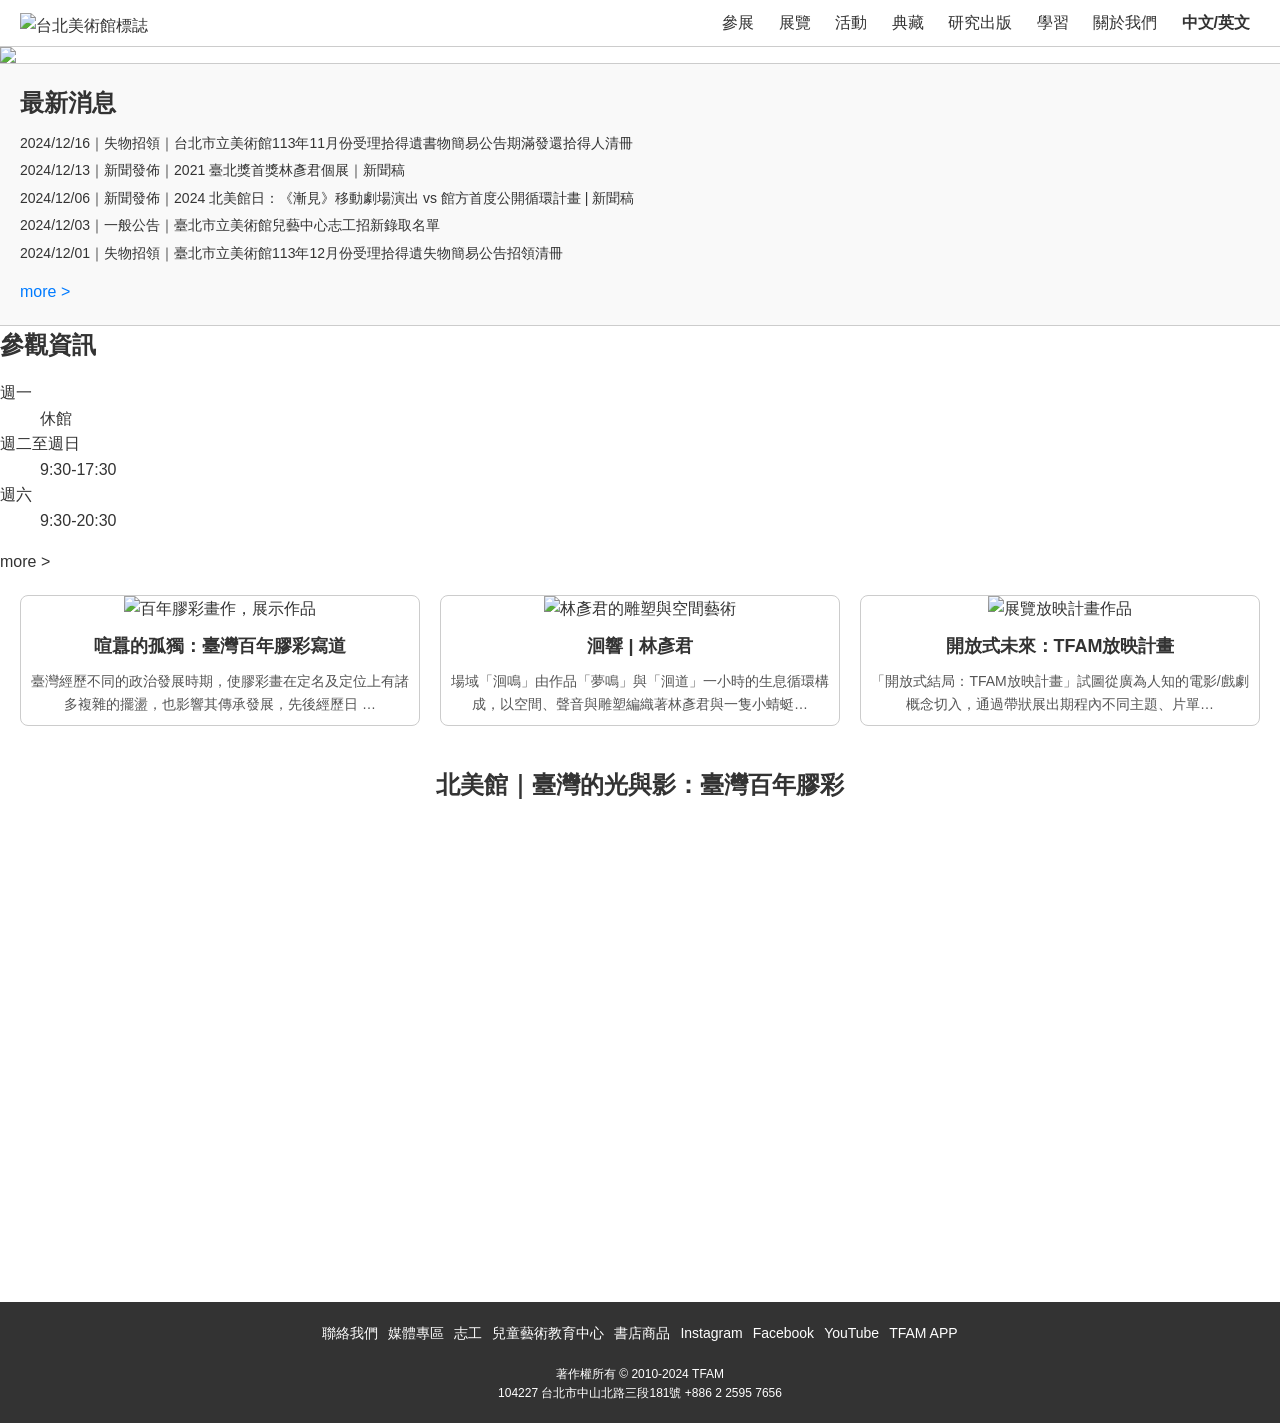
==== chenwei019.github.io/index.html @ c565a2b2 "Add files via upload" ====
<!DOCTYPE html>
<html lang="zh-Hant">
<head>
    <meta charset="UTF-8">
    <meta name="viewport" content="width=device-width, initial-scale=1.0">
    <title>台北美術館</title>
    <link rel="stylesheet" href="styles.css">
</head>
<body>
    <header>
        <div class="navbar">
            <img src="img/logo.jpg" alt="台北美術館標誌" class="logo">
            <nav>
                <a href="#">參展</a>
                <a href="#">展覽</a>
                <a href="#">活動</a>
                <a href="#">典藏</a>
                <a href="#">研究出版</a>
                <a href="#">學習</a>
                <a href="#">關於我們</a>
                <a href="#" class="lang-switch" aria-label="切換語言：中文或英文">中文/英文</a>
            </nav>
        </div>
    </header>

    <section class="hero">
        <div class="hero-banner">
            <img src="./img/1.jpg"
        </div>
    </section>

    <section class="news">
        <h2>最新消息</h2>
        <ul>
            <li>2024/12/16｜失物招領｜台北市立美術館113年11月份受理拾得遺書物簡易公告期滿發還拾得人清冊</li>
            <li>2024/12/13｜新聞發佈｜2021 臺北獎首獎林彥君個展｜新聞稿</li>
            <li>2024/12/06｜新聞發佈｜2024 北美館日：《漸見》移動劇場演出 vs 館方首度公開循環計畫 | 新聞稿</li>
            <li>2024/12/03｜一般公告｜臺北市立美術館兒藝中心志工招新錄取名單</li>
            <li>2024/12/01｜失物招領｜臺北市立美術館113年12月份受理拾得遺失物簡易公告招領清冊</li>
        </ul>
        <a href="#">more &gt;</a>
    </section>

    <section class="time">
        <h2>參觀資訊</h2>
        <dl>
            <dt>週一</dt><dd>休館</dd>
            <dt>週二至週日</dt><dd>9:30-17:30</dd>
            <dt>週六</dt><dd>9:30-20:30</dd>
        </dl>
        <a href="#">more &gt;</a>
    </section>

    <section class="featured">
        <div class="feature-item">
            <img src="img/2.jpg" alt="百年膠彩畫作，展示作品">
            <h3>喧囂的孤獨：臺灣百年膠彩寫道</h3>
            <p>臺灣經歷不同的政治發展時期，使膠彩畫在定名及定位上有諸多複雜的擺盪，也影響其傳承發展，先後經歷日 …</p>
        </div>
        <div class="feature-item">
            <img src="img/3.jpg" alt="林彥君的雕塑與空間藝術">
            <h3>洄響 | 林彥君</h3>
            <p>場域「洄鳴」由作品「夢鳴」與「洄道」一小時的生息循環構成，以空間、聲音與雕塑編織著林彥君與一隻小蜻蜓…</p>
        </div>
        <div class="feature-item">
            <img src="img/4.jpg" alt="展覽放映計畫作品">
            <h3>開放式未來：TFAM放映計畫</h3>
            <p>「開放式結局：TFAM放映計畫」試圖從廣為人知的電影/戲劇概念切入，通過帶狀展出期程內不同主題、片單…</p>
        </div>
    </section>
 
    <section class="video">
        <h2>北美館｜臺灣的光與影：臺灣百年膠彩</h2>
        <iframe src="https://www.youtube.com/embed/video_id" title="台灣百年膠彩介紹影片"></iframe>
    </section>

    <footer>
        <div class="footer-links">
            <a href="#">聯絡我們</a>
            <a href="#">媒體專區</a>
            <a href="#">志工</a>
            <a href="#">兒童藝術教育中心</a>
            <a href="#">書店商品</a>
            <a href="#">Instagram</a>
            <a href="#">Facebook</a>
            <a href="#">YouTube</a>
            <a href="#">TFAM APP</a>
        </div>
        <div class="footer-info">
            <p>著作權所有 © 2010-2024 TFAM</p>
            <p>104227 台北市中山北路三段181號 +886 2 2595 7656</p>
        </div>
    </footer>
</body>
</html>
---- chenwei019.github.io/styles.css ----
*{box-sizing: border-box;}

/* Reset */
body, h1, h2, h3, p, ul, li, a {
    margin: 0;
    padding: 0;
    box-sizing: border-box;
}
body {
    font-family: Arial, sans-serif;
    line-height: 1.6;
    color: #333;
    margin: 0;
}

ul {
    list-style: none;
}
a {
    text-decoration: none;
    color: inherit;
}

/* Navbar */
.navbar {
    display: flex;
    justify-content: space-between;
    align-items: center;
    padding: 10px 20px;
    border-bottom: 1px solid #ccc;
}
.navbar .logo {
    height: 20px;
}
.navbar nav a {
    margin: 0 10px;
    font-size: 16px;
    color: #333;
}
.navbar .lang-switch {
    font-weight: bold;
}

/* Hero Section */
.hero-banner img {

        display: block;
        width: 100%;
    
    margin: 0 auto;
}
.hero h1 {
    font-size: 36px;
    margin-bottom: 10px;
}
.hero p {
    font-size: 18px;
    margin: 5px 0;
}

/* News Section */
.news {
    padding: 20px;
    background: #f9f9f9;
    border-top: 1px solid #ccc;
    border-bottom: 1px solid #ccc;
}
.news h2 {
    font-size: 24px;
    margin-bottom: 10px;
}
.news ul li {
    margin-bottom: 5px;
    font-size: 14px;
}
.news a {
    display: inline-block;
    margin-top: 10px;
    color: #007bff;
}

/* Featured Section */
.featured {
    display: flex;
    gap: 20px;
    padding: 20px;
}
.feature-item {
    flex: 1;
    background: white;
    border: 1px solid #ccc;
    border-radius: 8px;
    overflow: hidden;
    text-align: center;
}
.feature-item img {
    width: 100%;
    height: auto;
}
.feature-item h3 {
    font-size: 18px;
    margin: 10px 0;
}
.feature-item p {
    font-size: 14px;
    padding: 0 10px 10px;
    color: #555;
}

/* Video Section */
.video {
    padding: 20px;
    text-align: center;
}
.video h2 {
    font-size: 24px;
    margin-bottom: 20px;
}
.video iframe {
    width: 100%;
    max-width: 800px;
    height: 450px;
    border: none;
}

/* Footer */
footer {
    background: #333;
    color: white;
    padding: 20px;
    text-align: center;
}
.footer-links {
    display: flex;
    flex-wrap: wrap;
    justify-content: center;
    gap: 10px;
    margin-bottom: 20px;
}
.footer-links a {
    color: white;
    font-size: 14px;
}
.footer-info p {
    font-size: 12px;
}
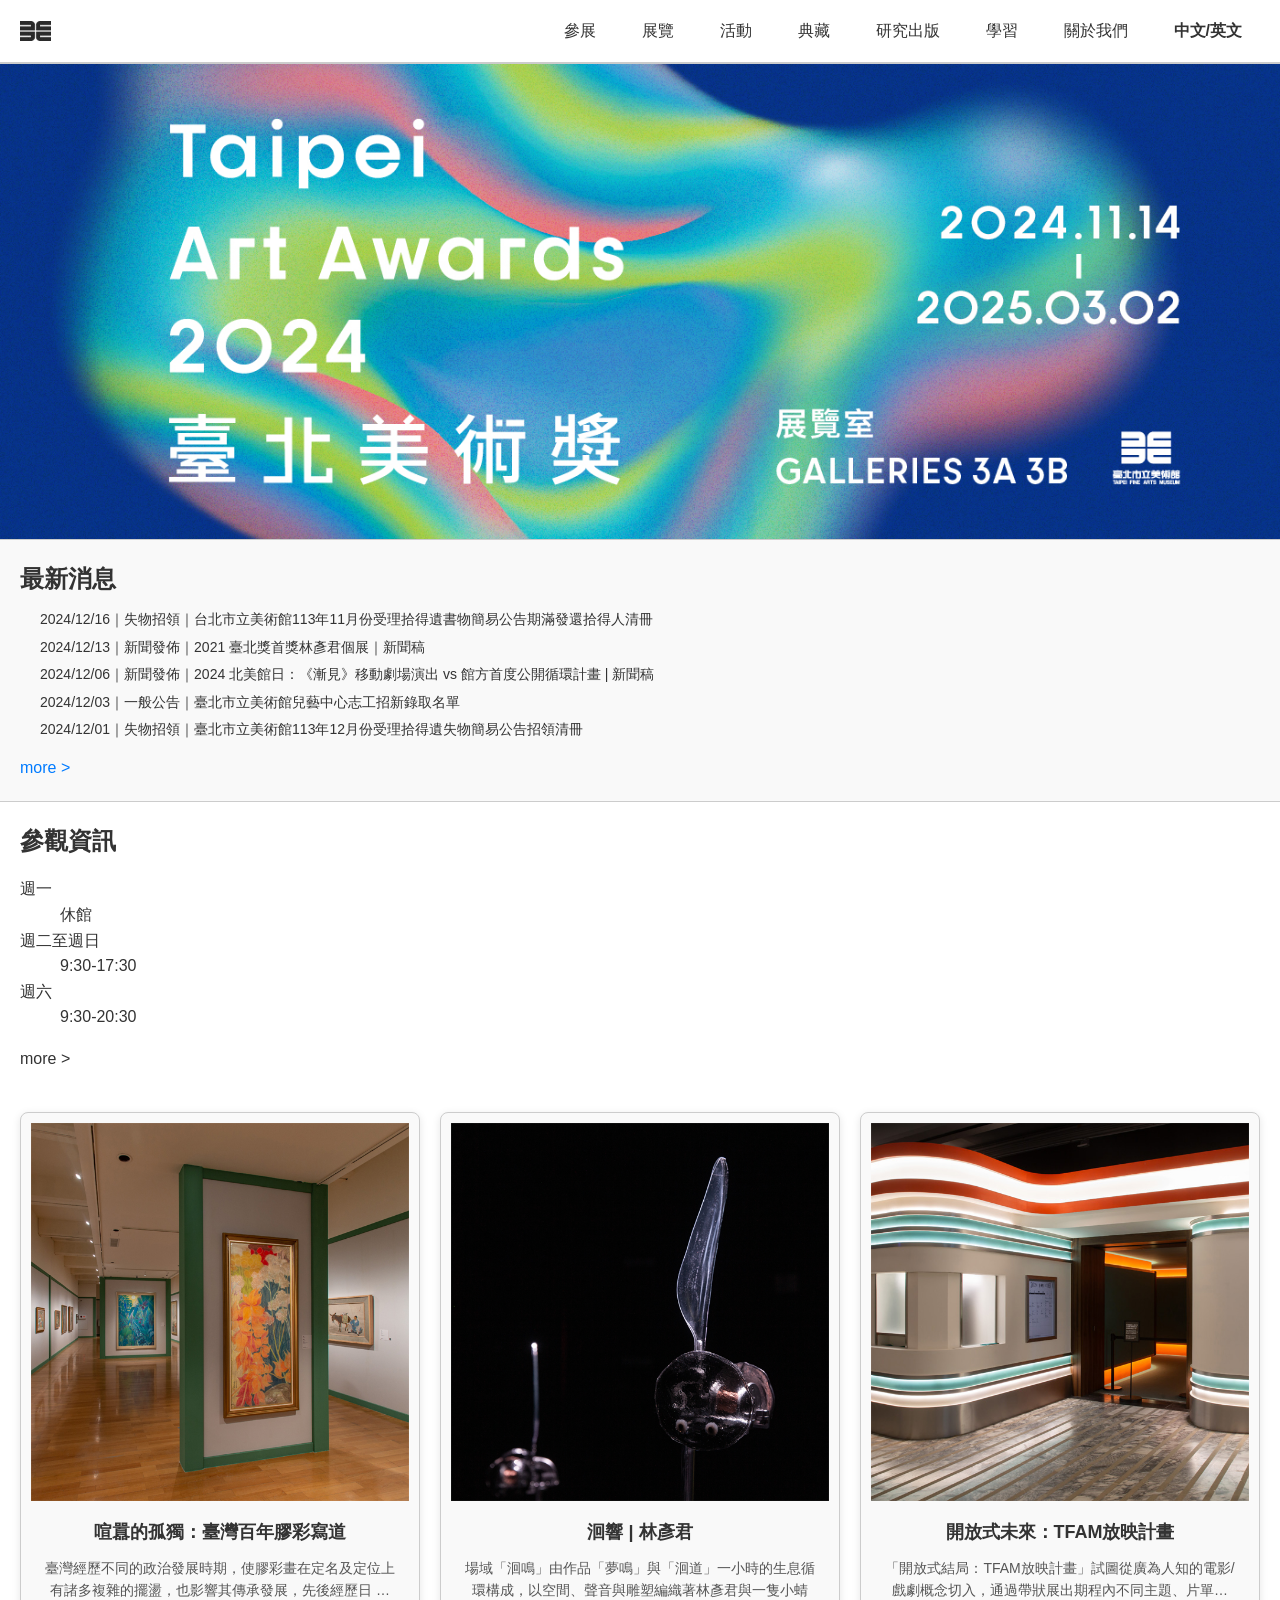
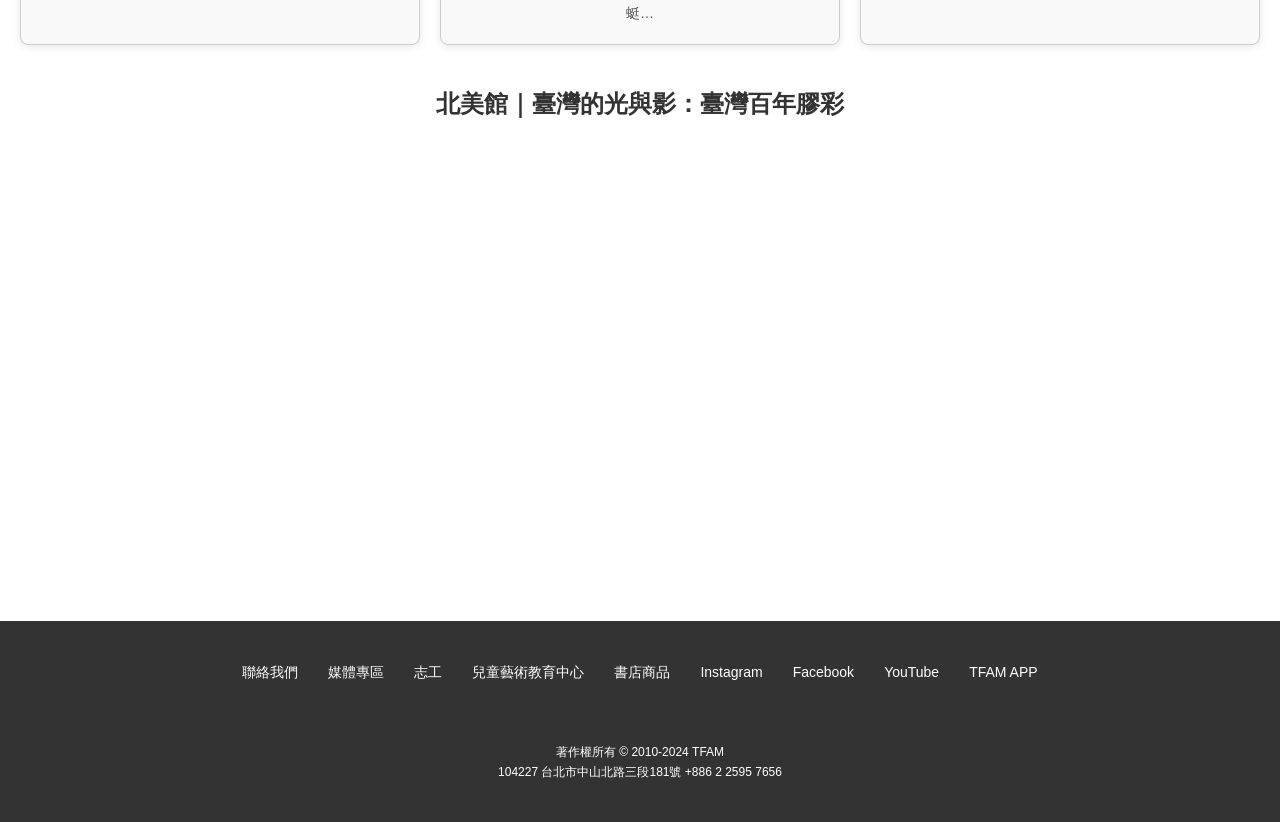
==== commit a834afb1: "Add files via upload" ====
--- a/chenwei019.github.io/index.html
+++ b/chenwei019.github.io/index.html
@@ -1,95 +1,210 @@
 <!DOCTYPE html>
 <html lang="zh-Hant">
 <head>
-    <meta charset="UTF-8">
-    <meta name="viewport" content="width=device-width, initial-scale=1.0">
-    <title>台北美術館</title>
-    <link rel="stylesheet" href="styles.css">
+  <meta charset="UTF-8">
+  <meta name="viewport" content="width=device-width, initial-scale=1.0">
+  <title>台北美術館</title>
+  <link rel="stylesheet" href="styles.css">
+  <style>
+    * {
+      box-sizing: border-box;
+    }
+    body {
+      margin: 0;
+      font-family: "Noto Sans TC", sans-serif;
+    }
+    header {
+      background-color: #fff;
+      border-bottom: 1px solid #ccc;
+      position: relative;
+    }
+    .navbar {
+      display: flex;
+      flex-wrap: wrap;
+      justify-content: space-between;
+      align-items: center;
+      padding: 10px 20px;
+    }
+    .logo {
+      height: 50px;
+    }
+    .menu-toggle {
+      display: none;
+      flex-direction: column;
+      cursor: pointer;
+    }
+    .menu-toggle span {
+      height: 3px;
+      width: 25px;
+      background: #333;
+      margin: 4px 0;
+      transition: 0.3s;
+    }
+    nav {
+      display: flex;
+      flex-wrap: wrap;
+      gap: 10px;
+    }
+    nav a {
+      text-decoration: none;
+      color: #333;
+      padding: 8px;
+    }
+    .hero img {
+      width: 100%;
+      height: auto;
+    }
+    .news, .time, .featured, .video {
+      padding: 20px;
+    }
+    .news ul {
+      padding-left: 20px;
+    }
+    .featured {
+      display: flex;
+      flex-wrap: wrap;
+      gap: 20px;
+    }
+    .feature-item {
+      flex: 1 1 calc(33.333% - 20px);
+      box-shadow: 0 2px 8px rgba(0,0,0,0.1);
+      padding: 10px;
+      background-color: #f9f9f9;
+    }
+    .feature-item img {
+      width: 100%;
+      height: auto;
+    }
+    iframe {
+      width: 100%;
+      aspect-ratio: 16 / 9;
+      border: none;
+    }
+    .footer-links, .footer-info {
+      padding: 20px;
+      text-align: center;
+    }
+    .footer-links a {
+      margin: 0 10px;
+      display: inline-block;
+    }
+
+    @media (max-width: 768px) {
+      .menu-toggle {
+        display: flex;
+      }
+      nav {
+        flex-direction: column;
+        width: 100%;
+        display: none;
+      }
+      nav.active {
+        display: flex;
+      }
+      .feature-item {
+        flex: 1 1 100%;
+      }
+    }
+  </style>
 </head>
 <body>
-    <header>
-        <div class="navbar">
-            <img src="img/logo.jpg" alt="台北美術館標誌" class="logo">
-            <nav>
-                <a href="#">參展</a>
-                <a href="#">展覽</a>
-                <a href="#">活動</a>
-                <a href="#">典藏</a>
-                <a href="#">研究出版</a>
-                <a href="#">學習</a>
-                <a href="#">關於我們</a>
-                <a href="#" class="lang-switch" aria-label="切換語言：中文或英文">中文/英文</a>
-            </nav>
-        </div>
-    </header>
-
-    <section class="hero">
-        <div class="hero-banner">
-            <img src="./img/1.jpg"
-        </div>
-    </section>
-
-    <section class="news">
-        <h2>最新消息</h2>
-        <ul>
-            <li>2024/12/16｜失物招領｜台北市立美術館113年11月份受理拾得遺書物簡易公告期滿發還拾得人清冊</li>
-            <li>2024/12/13｜新聞發佈｜2021 臺北獎首獎林彥君個展｜新聞稿</li>
-            <li>2024/12/06｜新聞發佈｜2024 北美館日：《漸見》移動劇場演出 vs 館方首度公開循環計畫 | 新聞稿</li>
-            <li>2024/12/03｜一般公告｜臺北市立美術館兒藝中心志工招新錄取名單</li>
-            <li>2024/12/01｜失物招領｜臺北市立美術館113年12月份受理拾得遺失物簡易公告招領清冊</li>
-        </ul>
-        <a href="#">more &gt;</a>
-    </section>
-
-    <section class="time">
-        <h2>參觀資訊</h2>
-        <dl>
-            <dt>週一</dt><dd>休館</dd>
-            <dt>週二至週日</dt><dd>9:30-17:30</dd>
-            <dt>週六</dt><dd>9:30-20:30</dd>
-        </dl>
-        <a href="#">more &gt;</a>
-    </section>
-
-    <section class="featured">
-        <div class="feature-item">
-            <img src="img/2.jpg" alt="百年膠彩畫作，展示作品">
-            <h3>喧囂的孤獨：臺灣百年膠彩寫道</h3>
-            <p>臺灣經歷不同的政治發展時期，使膠彩畫在定名及定位上有諸多複雜的擺盪，也影響其傳承發展，先後經歷日 …</p>
-        </div>
-        <div class="feature-item">
-            <img src="img/3.jpg" alt="林彥君的雕塑與空間藝術">
-            <h3>洄響 | 林彥君</h3>
-            <p>場域「洄鳴」由作品「夢鳴」與「洄道」一小時的生息循環構成，以空間、聲音與雕塑編織著林彥君與一隻小蜻蜓…</p>
-        </div>
-        <div class="feature-item">
-            <img src="img/4.jpg" alt="展覽放映計畫作品">
-            <h3>開放式未來：TFAM放映計畫</h3>
-            <p>「開放式結局：TFAM放映計畫」試圖從廣為人知的電影/戲劇概念切入，通過帶狀展出期程內不同主題、片單…</p>
-        </div>
-    </section>
- 
-    <section class="video">
-        <h2>北美館｜臺灣的光與影：臺灣百年膠彩</h2>
-        <iframe src="https://www.youtube.com/embed/video_id" title="台灣百年膠彩介紹影片"></iframe>
-    </section>
-
-    <footer>
-        <div class="footer-links">
-            <a href="#">聯絡我們</a>
-            <a href="#">媒體專區</a>
-            <a href="#">志工</a>
-            <a href="#">兒童藝術教育中心</a>
-            <a href="#">書店商品</a>
-            <a href="#">Instagram</a>
-            <a href="#">Facebook</a>
-            <a href="#">YouTube</a>
-            <a href="#">TFAM APP</a>
-        </div>
-        <div class="footer-info">
-            <p>著作權所有 © 2010-2024 TFAM</p>
-            <p>104227 台北市中山北路三段181號 +886 2 2595 7656</p>
-        </div>
-    </footer>
+  <header>
+    <div class="navbar">
+      <img src="img/logo.jpg" alt="台北美術館標誌" class="logo">
+      <div class="menu-toggle" id="menu-toggle">
+        <span></span>
+        <span></span>
+        <span></span>
+      </div>
+      <nav id="navbar">
+        <a href="#">參展</a>
+        <a href="#">展覽</a>
+        <a href="#">活動</a>
+        <a href="#">典藏</a>
+        <a href="#">研究出版</a>
+        <a href="#">學習</a>
+        <a href="#">關於我們</a>
+        <a href="#" class="lang-switch" aria-label="切換語言：中文或英文">中文/英文</a>
+      </nav>
+    </div>
+  </header>
+
+  <section class="hero">
+    <div class="hero-banner">
+      <img src="./img/1.jpg" alt="展覽橫幅">
+    </div>
+  </section>
+
+  <section class="news">
+    <h2>最新消息</h2>
+    <ul>
+      <li>2024/12/16｜失物招領｜台北市立美術館113年11月份受理拾得遺書物簡易公告期滿發還拾得人清冊</li>
+      <li>2024/12/13｜新聞發佈｜2021 臺北獎首獎林彥君個展｜新聞稿</li>
+      <li>2024/12/06｜新聞發佈｜2024 北美館日：《漸見》移動劇場演出 vs 館方首度公開循環計畫 | 新聞稿</li>
+      <li>2024/12/03｜一般公告｜臺北市立美術館兒藝中心志工招新錄取名單</li>
+      <li>2024/12/01｜失物招領｜臺北市立美術館113年12月份受理拾得遺失物簡易公告招領清冊</li>
+    </ul>
+    <a href="#">more &gt;</a>
+  </section>
+
+  <section class="time">
+    <h2>參觀資訊</h2>
+    <dl>
+      <dt>週一</dt><dd>休館</dd>
+      <dt>週二至週日</dt><dd>9:30-17:30</dd>
+      <dt>週六</dt><dd>9:30-20:30</dd>
+    </dl>
+    <a href="#">more &gt;</a>
+  </section>
+
+  <section class="featured">
+    <div class="feature-item">
+      <img src="img/2.jpg" alt="百年膠彩畫作，展示作品">
+      <h3>喧囂的孤獨：臺灣百年膠彩寫道</h3>
+      <p>臺灣經歷不同的政治發展時期，使膠彩畫在定名及定位上有諸多複雜的擺盪，也影響其傳承發展，先後經歷日 …</p>
+    </div>
+    <div class="feature-item">
+      <img src="img/3.jpg" alt="林彥君的雕塑與空間藝術">
+      <h3>洄響 | 林彥君</h3>
+      <p>場域「洄鳴」由作品「夢鳴」與「洄道」一小時的生息循環構成，以空間、聲音與雕塑編織著林彥君與一隻小蜻蜓…</p>
+    </div>
+    <div class="feature-item">
+      <img src="img/4.jpg" alt="展覽放映計畫作品">
+      <h3>開放式未來：TFAM放映計畫</h3>
+      <p>「開放式結局：TFAM放映計畫」試圖從廣為人知的電影/戲劇概念切入，通過帶狀展出期程內不同主題、片單…</p>
+    </div>
+  </section>
+
+  <section class="video">
+    <h2>北美館｜臺灣的光與影：臺灣百年膠彩</h2>
+    <iframe src="https://www.youtube.com/embed/video_id" title="台灣百年膠彩介紹影片"></iframe>
+  </section>
+
+  <footer>
+    <div class="footer-links">
+      <a href="#">聯絡我們</a>
+      <a href="#">媒體專區</a>
+      <a href="#">志工</a>
+      <a href="#">兒童藝術教育中心</a>
+      <a href="#">書店商品</a>
+      <a href="#">Instagram</a>
+      <a href="#">Facebook</a>
+      <a href="#">YouTube</a>
+      <a href="#">TFAM APP</a>
+    </div>
+    <div class="footer-info">
+      <p>著作權所有 © 2010-2024 TFAM</p>
+      <p>104227 台北市中山北路三段181號 +886 2 2595 7656</p>
+    </div>
+  </footer>
+
+  <script>
+    const toggle = document.getElementById('menu-toggle');
+    const nav = document.getElementById('navbar');
+
+    toggle.addEventListener('click', () => {
+      nav.classList.toggle('active');
+    });
+  </script>
 </body>
 </html>
